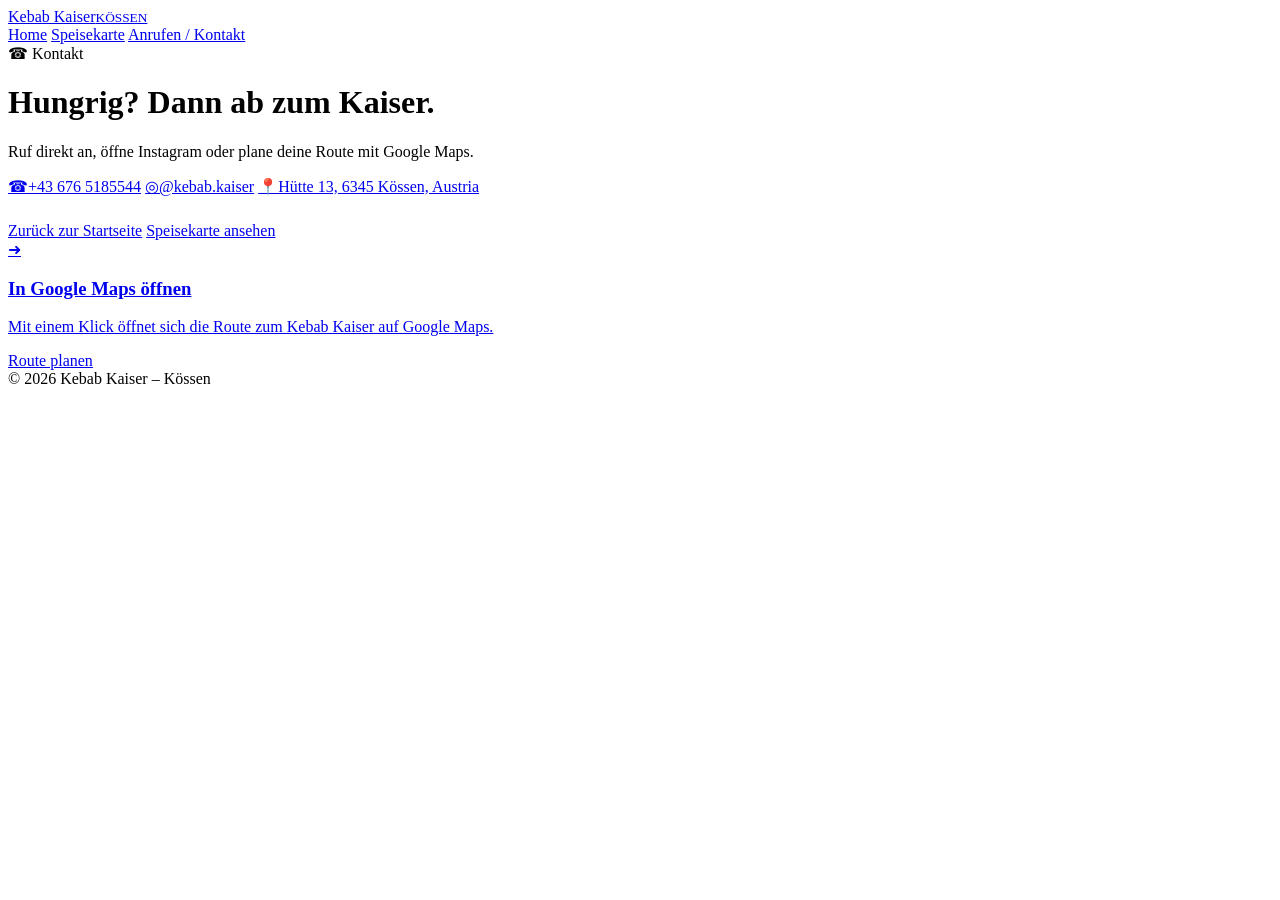
==== kontakt.html @ 78569d99 "Add files via upload" ====
<!DOCTYPE html>
<html lang="de">

<head>
  <meta charset="UTF-8" />
  <meta name="viewport" content="width=device-width, initial-scale=1.0" />
  <title>Kebab Kaiser | Kontakt</title>
  <link rel="stylesheet" href="style.css">
</head>

<body>
  <header>
    <nav>
      <a class="brand" href="index.html">
        <div><span class="brand-title">Kebab Kaiser</span><small>KÖSSEN</small></div>
      </a>
      <div class="navlinks">
        <a href="index.html">Home</a>
        <a href="speisekarte.html">Speisekarte</a>
        <a href="kontakt.html">Anrufen / Kontakt</a>
      </div>
    </nav>
  </header>

  <main class="page contact-layout">
    <div>
      <div class="pill">☎ Kontakt</div>
      <h1>Hungrig? Dann ab zum Kaiser.</h1>
      <p class="lead">Ruf direkt an, öffne Instagram oder plane deine Route mit Google Maps.</p>

      <div class="contact-list">
        <a class="contact-row" href="tel:+436765185544"><span class="icon">☎</span><span>+43 676 5185544</span></a>
        <a class="contact-row" target="_blank" href="https://www.instagram.com/kebab.kaiser/"><span
            class="icon">◎</span><span>@kebab.kaiser</span></a>
        <a class="contact-row" target="_blank"
          href="https://www.google.com/maps/search/?api=1&query=Kebab%20Kaiser%20K%C3%B6ssen%20Austria"><span
            class="icon">📍</span><span>Hütte 13, 6345 Kössen, Austria</span></a>
      </div>

      <div class="hero-buttons" style="margin-top:26px">
        <a class="btn light" href="index.html">Zurück zur Startseite</a>
        <a class="btn" href="speisekarte.html">Speisekarte ansehen</a>
      </div>
    </div>

    <a class="map-card" target="_blank"
      href="https://www.google.com/maps/search/?api=1&query=Kebab%20Kaiser%20K%C3%B6ssen%20Austria">
      <div>
        <div class="icon">➜</div>
        <h3>In Google Maps öffnen</h3>
        <p>Mit einem Klick öffnet sich die Route zum Kebab Kaiser auf Google Maps.</p>
      </div>
      <span class="btn">Route planen</span>
    </a>
  </main>

  <footer>© 2026 Kebab Kaiser – Kössen</footer>
</body>

</html>
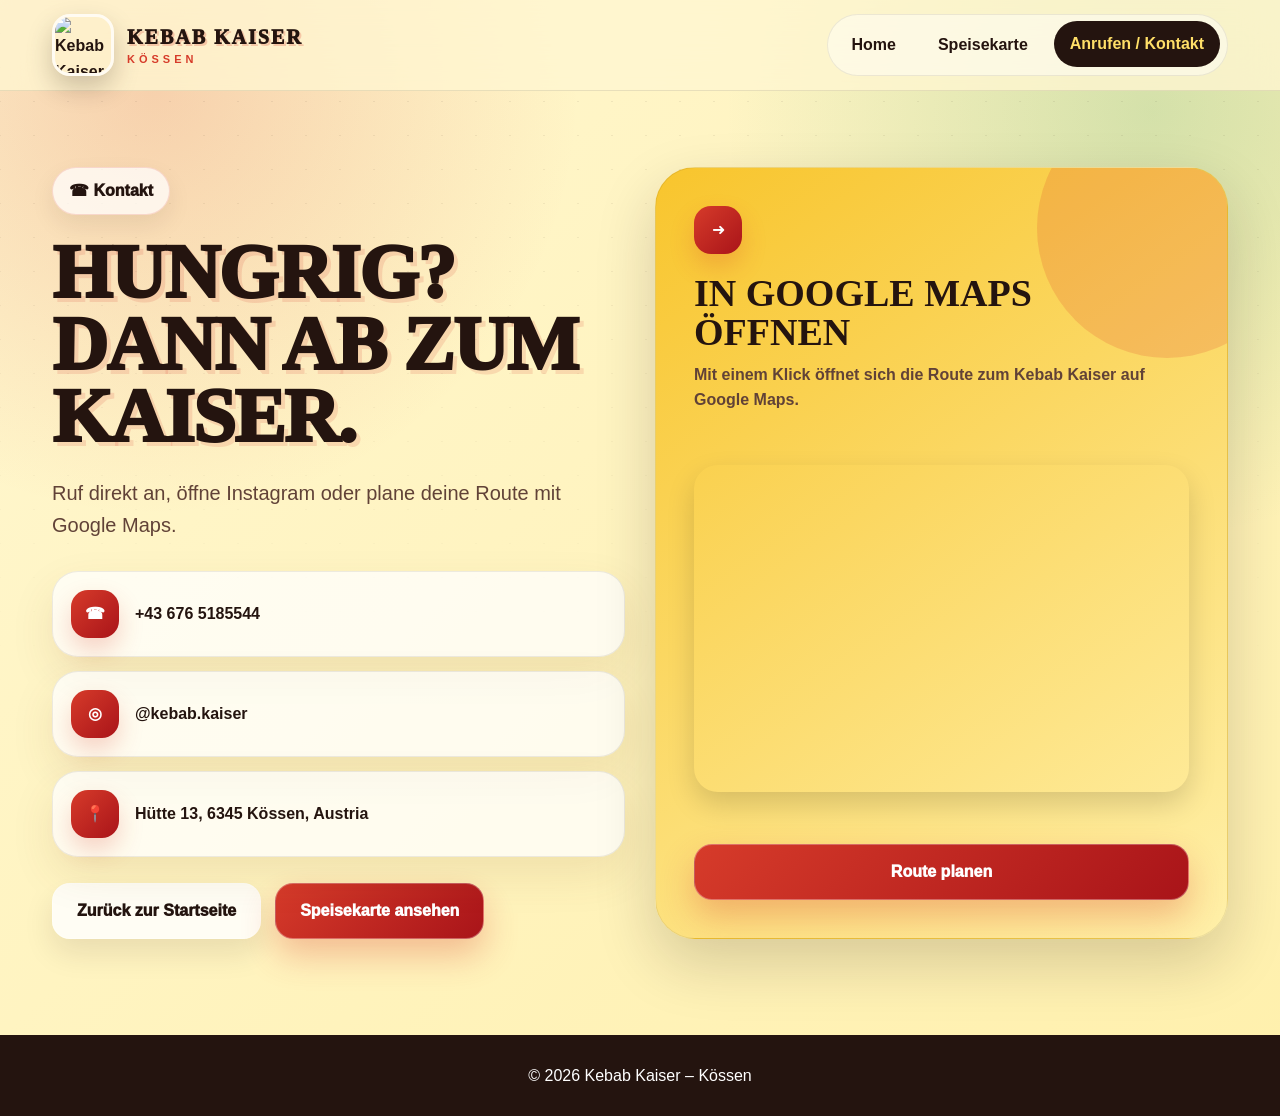
==== commit 2d1a204f: "Add files via upload" ====
--- a/kontakt.html
+++ b/kontakt.html
@@ -1,60 +1,90 @@
-<!DOCTYPE html>
-<html lang="de">
-
-<head>
-  <meta charset="UTF-8" />
-  <meta name="viewport" content="width=device-width, initial-scale=1.0" />
-  <title>Kebab Kaiser | Kontakt</title>
-  <link rel="stylesheet" href="style.css">
-</head>
-
-<body>
-  <header>
-    <nav>
-      <a class="brand" href="index.html">
-        <div><span class="brand-title">Kebab Kaiser</span><small>KÖSSEN</small></div>
-      </a>
-      <div class="navlinks">
-        <a href="index.html">Home</a>
-        <a href="speisekarte.html">Speisekarte</a>
-        <a href="kontakt.html">Anrufen / Kontakt</a>
-      </div>
-    </nav>
-  </header>
-
-  <main class="page contact-layout">
-    <div>
-      <div class="pill">☎ Kontakt</div>
-      <h1>Hungrig? Dann ab zum Kaiser.</h1>
-      <p class="lead">Ruf direkt an, öffne Instagram oder plane deine Route mit Google Maps.</p>
-
-      <div class="contact-list">
-        <a class="contact-row" href="tel:+436765185544"><span class="icon">☎</span><span>+43 676 5185544</span></a>
-        <a class="contact-row" target="_blank" href="https://www.instagram.com/kebab.kaiser/"><span
-            class="icon">◎</span><span>@kebab.kaiser</span></a>
-        <a class="contact-row" target="_blank"
-          href="https://www.google.com/maps/search/?api=1&query=Kebab%20Kaiser%20K%C3%B6ssen%20Austria"><span
-            class="icon">📍</span><span>Hütte 13, 6345 Kössen, Austria</span></a>
-      </div>
-
-      <div class="hero-buttons" style="margin-top:26px">
-        <a class="btn light" href="index.html">Zurück zur Startseite</a>
-        <a class="btn" href="speisekarte.html">Speisekarte ansehen</a>
-      </div>
-    </div>
-
-    <a class="map-card" target="_blank"
-      href="https://www.google.com/maps/search/?api=1&query=Kebab%20Kaiser%20K%C3%B6ssen%20Austria">
-      <div>
-        <div class="icon">➜</div>
-        <h3>In Google Maps öffnen</h3>
-        <p>Mit einem Klick öffnet sich die Route zum Kebab Kaiser auf Google Maps.</p>
-      </div>
-      <span class="btn">Route planen</span>
-    </a>
-  </main>
-
-  <footer>© 2026 Kebab Kaiser – Kössen</footer>
-</body>
-
+<!DOCTYPE html>
+<html lang="de">
+
+<head>
+    <meta charset="UTF-8">
+    <meta name="viewport" content="width=device-width, initial-scale=1.0">
+    <title>Kebab Kaiser | Kontakt</title>
+    <link rel="stylesheet" href="style.css">
+</head>
+
+<body>
+    <header>
+        <nav><a class="brand" href="index.html"><img src="images2/logo-chili-jo(2).png" alt="Kebab Kaiser Logo">
+                <div><span class="brand-title">Kebab Kaiser</span><small>KÖSSEN</small></div>
+            </a>
+            <div class="navlinks"><a href="index.html">Home</a><a href="speisekarte.html">Speisekarte</a><a
+                    class="active" href="kontakt.html">Anrufen / Kontakt</a></div>
+        </nav>
+    </header>
+    <main class="page contact-layout">
+
+        <div class="reveal">
+            <div class="pill">☎ Kontakt</div>
+            <h1>Hungrig? Dann ab zum Kaiser.</h1>
+
+            <p class="lead">
+                Ruf direkt an, öffne Instagram oder plane deine Route mit Google Maps.
+            </p>
+
+            <div class="contact-list">
+                <a class="contact-row" href="tel:+436765185544">
+                    <span class="icon">☎</span>
+                    <span>+43 676 5185544</span>
+                </a>
+
+                <a class="contact-row" target="_blank" href="https://www.instagram.com/kebab.kaiser/">
+                    <span class="icon">◎</span>
+                    <span>@kebab.kaiser</span>
+                </a>
+
+                <a class="contact-row" target="_blank"
+                    href="https://www.google.com/maps/search/?api=1&query=Kebab%20Kaiser%20K%C3%B6ssen%20Austria">
+                    <span class="icon">📍</span>
+                    <span>Hütte 13, 6345 Kössen, Austria</span>
+                </a>
+            </div>
+
+            <div class="hero-buttons" style="margin-top:26px">
+                <a class="btn light" href="index.html">Zurück zur Startseite</a>
+                <a class="btn" href="speisekarte.html">Speisekarte ansehen</a>
+            </div>
+        </div>
+
+        <div class="map-card reveal">
+
+            <div>
+                <div class="icon">➜</div>
+
+                <h3>In Google Maps öffnen</h3>
+
+                <p>
+                    Mit einem Klick öffnet sich die Route zum
+                    Kebab Kaiser auf Google Maps.
+                </p>
+            </div>
+
+            <div style="
+            margin-top:20px;
+            border-radius:24px;
+            overflow:hidden;
+            box-shadow:0 12px 28px rgba(0,0,0,.15);
+        ">
+                <iframe src="https://www.google.com/maps?q=Kebab+Kaiser+Kössen&output=embed" width="100%" height="320"
+                    style="border:0;" allowfullscreen="" loading="lazy">
+                </iframe>
+            </div>
+
+            <a class="btn" target="_blank"
+                href="https://www.google.com/maps/search/?api=1&query=Kebab%20Kaiser%20K%C3%B6ssen%20Austria"
+                style="margin-top:20px;">
+                Route planen
+            </a>
+
+        </div>
+
+    </main>
+    <footer>© 2026 Kebab Kaiser – Kössen</footer>
+</body>
+
 </html>
--- a/style.css
+++ b/style.css
@@ -0,0 +1,41 @@
+
+:root{--cream:#fff7d1;--gold:#f8c52d;--gold2:#ffdf68;--red:#d63b2a;--red2:#a91419;--green:#118c4f;--dark:#24140f;--brown:#614237;--shadow:0 24px 60px rgba(36,20,15,.18)}
+*{box-sizing:border-box;margin:0;padding:0}html,body{min-height:100%}
+body{font-family:Inter,Arial,Helvetica,sans-serif;background:radial-gradient(circle at 12% 8%,rgba(214,59,42,.20),transparent 28%),radial-gradient(circle at 90% 10%,rgba(17,140,79,.18),transparent 28%),linear-gradient(135deg,#fff7d1 0%,#fff0ac 100%);color:var(--dark);line-height:1.6;overflow-x:hidden}
+body:before{content:"";position:fixed;inset:0;pointer-events:none;opacity:.08;background-image:linear-gradient(45deg,var(--dark) 1px,transparent 1px),linear-gradient(-45deg,var(--dark) 1px,transparent 1px);background-size:34px 34px;mask-image:linear-gradient(to bottom,black,transparent 80%)}
+a{color:inherit;text-decoration:none}
+header{position:sticky;top:0;z-index:50;background:rgba(255,247,209,.78);backdrop-filter:blur(18px);border-bottom:1px solid rgba(36,20,15,.10)}
+nav{max-width:1220px;margin:auto;padding:14px 22px;display:flex;align-items:center;justify-content:space-between;gap:18px}
+.brand{display:flex;align-items:center;gap:13px;font-weight:900}.brand img{width:62px;height:62px;object-fit:cover;border-radius:18px;box-shadow:0 12px 26px rgba(36,20,15,.22);border:3px solid rgba(255,255,255,.75)}
+.brand-title{font-family:Georgia,'Times New Roman',serif;text-transform:uppercase;letter-spacing:2px;font-weight:1000;font-size:20px;text-shadow:2px 2px 0 rgba(214,59,42,.23)}
+.brand small{display:block;color:var(--red);letter-spacing:4px;font-size:11px;margin-top:-2px}
+.navlinks{display:flex;gap:10px;align-items:center;background:rgba(255,255,255,.45);padding:7px;border-radius:999px;border:1px solid rgba(36,20,15,.08)}
+.navlinks a{padding:10px 16px;border-radius:999px;font-weight:900;transition:.22s ease}.navlinks a:hover,.navlinks a.active{background:var(--dark);color:var(--gold2);transform:translateY(-1px)}
+.btn{display:inline-flex;align-items:center;justify-content:center;gap:10px;background:linear-gradient(135deg,var(--red),var(--red2));color:white;padding:14px 24px;border-radius:18px;font-weight:1000;box-shadow:0 16px 34px rgba(214,59,42,.30);transition:.22s ease;text-align:center;border:1px solid rgba(255,255,255,.30)}
+.btn:hover{transform:translateY(-3px) scale(1.01);filter:saturate(1.08)}.btn.light{background:rgba(255,255,255,.82);color:var(--dark);box-shadow:0 14px 30px rgba(36,20,15,.10)}.btn.green{background:linear-gradient(135deg,var(--green),#0b6d3d);box-shadow:0 16px 34px rgba(17,140,79,.25)}
+.page{max-width:1220px;margin:auto;padding:76px 22px}.hero{display:grid;grid-template-columns:1.06fr .94fr;align-items:center;gap:54px;min-height:calc(100vh - 92px)}
+.pill{display:inline-flex;align-items:center;gap:8px;background:rgba(255,255,255,.72);padding:10px 16px;border-radius:999px;font-weight:1000;margin-bottom:22px;border:1px solid rgba(214,59,42,.16);box-shadow:0 10px 24px rgba(36,20,15,.08)}
+h1,h2{font-family:Georgia,'Times New Roman',serif;text-transform:uppercase;line-height:.94;letter-spacing:-1.5px;font-weight:1000;text-shadow:4px 4px 0 rgba(214,59,42,.14)}
+h1{font-size:clamp(44px,6vw,82px)}h2{font-size:clamp(38px,5vw,64px);margin-bottom:18px}h1 span,.red{color:var(--red)}
+.lead{margin:24px 0 30px;font-size:20px;color:var(--brown);max-width:650px}.hero-buttons{display:flex;gap:14px;flex-wrap:wrap}
+.logo-card{position:relative;isolation:isolate;background:linear-gradient(145deg,var(--gold),#ffe990);border-radius:44px;padding:18px;box-shadow:var(--shadow);transform:rotate(-1deg)}
+.logo-card:before{content:"";position:absolute;inset:-12px;z-index:-1;background:linear-gradient(135deg,var(--red),var(--green),var(--gold));border-radius:54px;transform:rotate(5deg)}
+.logo-card:after{content:"";position:absolute;inset:14px;border-radius:34px;background:linear-gradient(135deg,rgba(255,255,255,.18),transparent 48%);pointer-events:none}
+.main-logo{width:100%;max-width:450px;display:block;margin:auto;border-radius:34px;border:4px solid rgba(255,255,255,.66)}
+.quick-grid{display:grid;grid-template-columns:repeat(3,1fr);gap:18px;margin-top:34px}
+.quick-card,.card,.contact-row{background:rgba(255,255,255,.75);backdrop-filter:blur(12px);border:1px solid rgba(36,20,15,.08);box-shadow:0 18px 44px rgba(103,70,24,.10)}
+.quick-card{border-radius:28px;padding:22px;transition:.22s ease}.quick-card:hover{transform:translateY(-4px)}.quick-card b{color:var(--green);display:block;margin-bottom:6px;font-weight:1000}
+.menu-grid{display:grid;grid-template-columns:repeat(3,1fr);gap:20px;margin-top:36px}
+.card{position:relative;overflow:hidden;border-radius:32px;padding:24px;transition:.22s ease}.card:before{content:"";position:absolute;width:88px;height:88px;right:-28px;top:-28px;background:var(--gold2);border-radius:999px;opacity:.65}.card:hover{transform:translateY(-7px);box-shadow:0 26px 62px rgba(103,70,24,.16)}
+.card-top{display:flex;justify-content:space-between;align-items:start;gap:14px;margin-bottom:10px;position:relative}.card h3{font-size:24px;line-height:1.12;font-weight:1000}
+.price{color:white;background:var(--green);font-weight:1000;white-space:nowrap;font-size:17px;padding:6px 10px;border-radius:999px}.card p{color:var(--brown);position:relative}
+.category-row{display:flex;gap:12px;flex-wrap:wrap;margin:24px 0 4px}.chip{padding:10px 14px;border-radius:999px;background:rgba(255,255,255,.72);border:1px solid rgba(36,20,15,.08);font-weight:900}
+.contact-layout{display:grid;grid-template-columns:1fr 1fr;gap:30px;align-items:stretch}.contact-list{display:grid;gap:14px;margin-top:28px}
+.contact-row{display:flex;gap:16px;align-items:center;border-radius:26px;padding:18px;font-weight:900;transition:.22s ease}.contact-row:hover{transform:translateX(6px)}
+.icon{width:48px;height:48px;border-radius:17px;background:linear-gradient(135deg,var(--red),var(--red2));color:white;display:grid;place-items:center;flex:0 0 auto;box-shadow:0 12px 24px rgba(214,59,42,.22)}
+.map-card{position:relative;overflow:hidden;background:linear-gradient(145deg,var(--gold),#fff0a9);border-radius:40px;padding:38px;min-height:390px;border:1px solid rgba(36,20,15,.08);display:flex;flex-direction:column;justify-content:space-between;box-shadow:var(--shadow)}
+.map-card:before{content:"";position:absolute;width:260px;height:260px;right:-70px;top:-70px;background:rgba(214,59,42,.18);border-radius:999px}.map-card h3{font-family:Georgia,'Times New Roman',serif;text-transform:uppercase;font-size:38px;line-height:1.02;margin:20px 0 10px;position:relative}.map-card p{position:relative;color:var(--brown);font-weight:700}
+footer{background:var(--dark);color:white;text-align:center;padding:28px;margin-top:20px}.reveal{animation:reveal .65s ease both}.float{animation:float 4.5s ease-in-out infinite}
+@keyframes reveal{from{opacity:0;transform:translateY(18px)}to{opacity:1;transform:none}}@keyframes float{0%,100%{transform:translateY(0) rotate(-1deg)}50%{transform:translateY(-10px) rotate(1deg)}}
+@media(max-width:900px){.hero,.contact-layout{grid-template-columns:1fr;min-height:auto}.quick-grid,.menu-grid{grid-template-columns:1fr}h1{font-size:clamp(40px,12vw,64px)}}
+@media(max-width:650px){nav{flex-wrap:wrap;padding:12px 16px}.navlinks{width:100%;justify-content:space-between;font-size:13px;gap:4px}.navlinks a{padding:9px 10px}.brand-title{font-size:16px}.brand img{width:52px;height:52px}.page{padding:52px 16px}.quick-grid{margin-top:24px}}
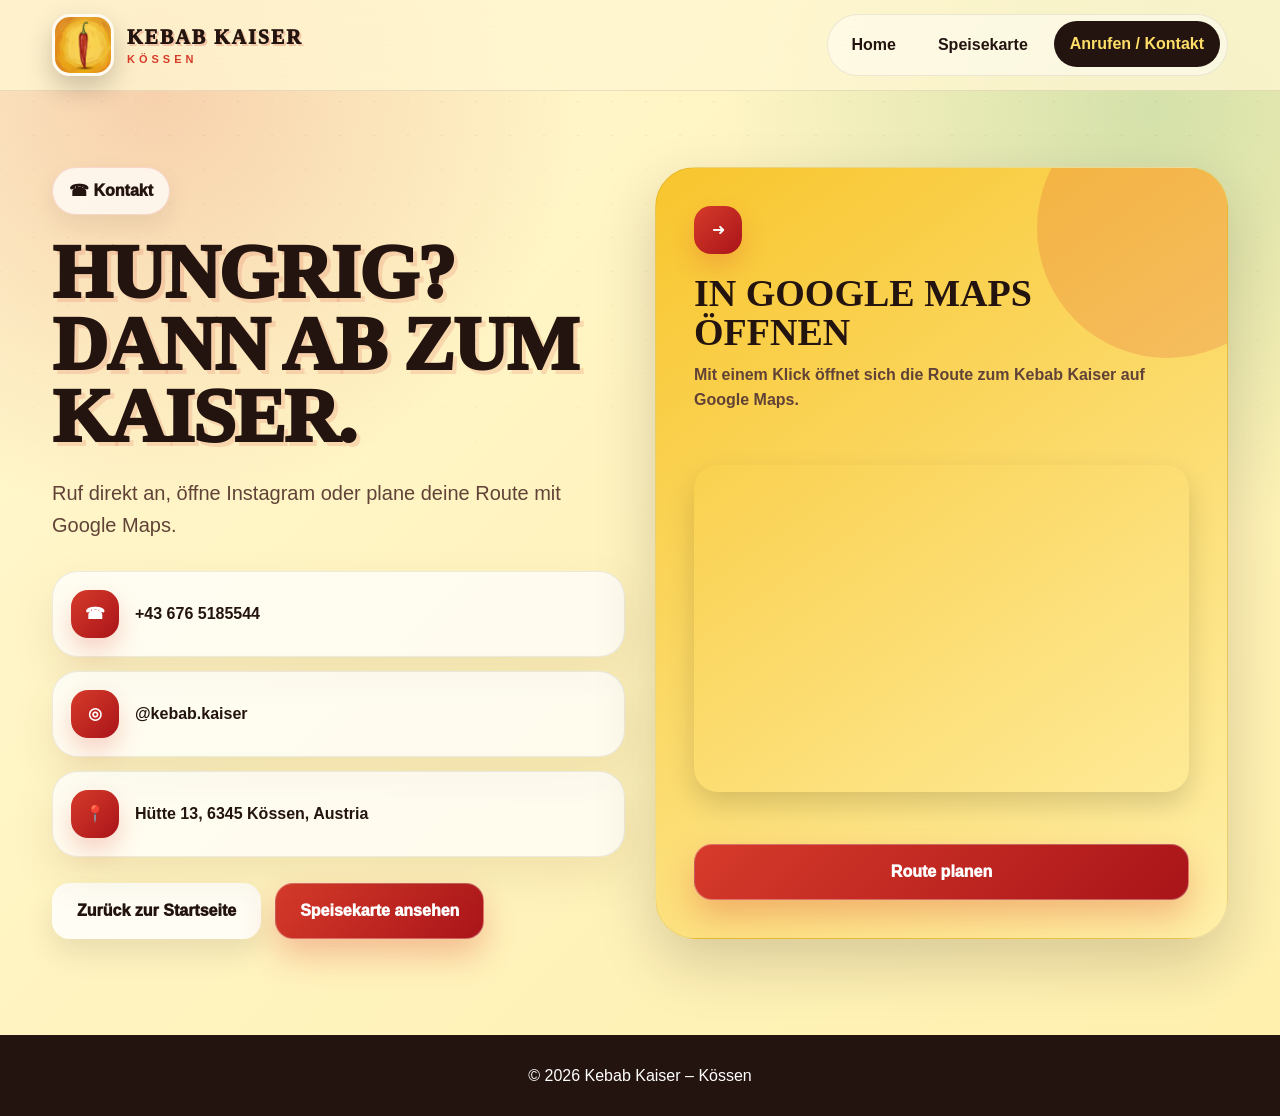
==== commit c7ac0da3: "Update kontakt.html" ====
--- a/kontakt.html
+++ b/kontakt.html
@@ -5,7 +5,7 @@
     <meta charset="UTF-8">
     <meta name="viewport" content="width=device-width, initial-scale=1.0">
     <title>Kebab Kaiser | Kontakt</title>
-    <link rel="stylesheet" href="style.css">
+    <link rel="stylesheet" href="style.css?v=2">
 </head>
 
 <body>
@@ -87,4 +87,4 @@
     <footer>© 2026 Kebab Kaiser – Kössen</footer>
 </body>
 
-</html>+</html>
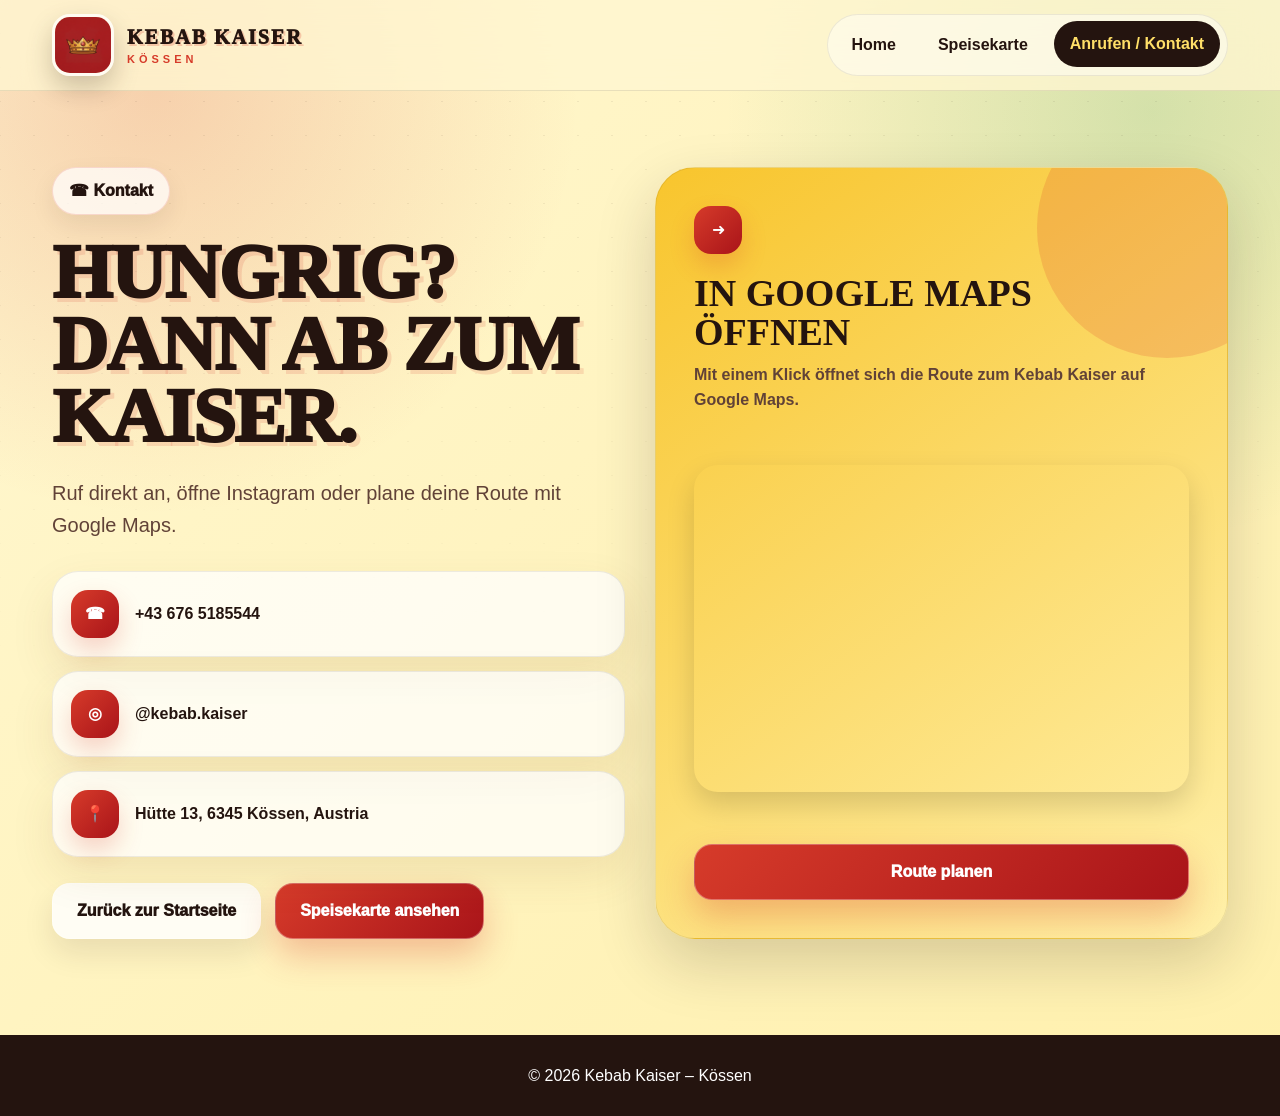
==== commit d75414df: "Update kontakt.html" ====
--- a/kontakt.html
+++ b/kontakt.html
@@ -5,12 +5,12 @@
     <meta charset="UTF-8">
     <meta name="viewport" content="width=device-width, initial-scale=1.0">
     <title>Kebab Kaiser | Kontakt</title>
-    <link rel="stylesheet" href="style.css?v=2">
+    <link rel="stylesheet" href="style.css">
 </head>
 
 <body>
     <header>
-        <nav><a class="brand" href="index.html"><img src="images2/logo-chili-jo(2).png" alt="Kebab Kaiser Logo">
+        <nav><a class="brand" href="index.html"><img src="images2/logo-chili-jo-vegleges.png" alt="Kebab Kaiser Logo">
                 <div><span class="brand-title">Kebab Kaiser</span><small>KÖSSEN</small></div>
             </a>
             <div class="navlinks"><a href="index.html">Home</a><a href="speisekarte.html">Speisekarte</a><a
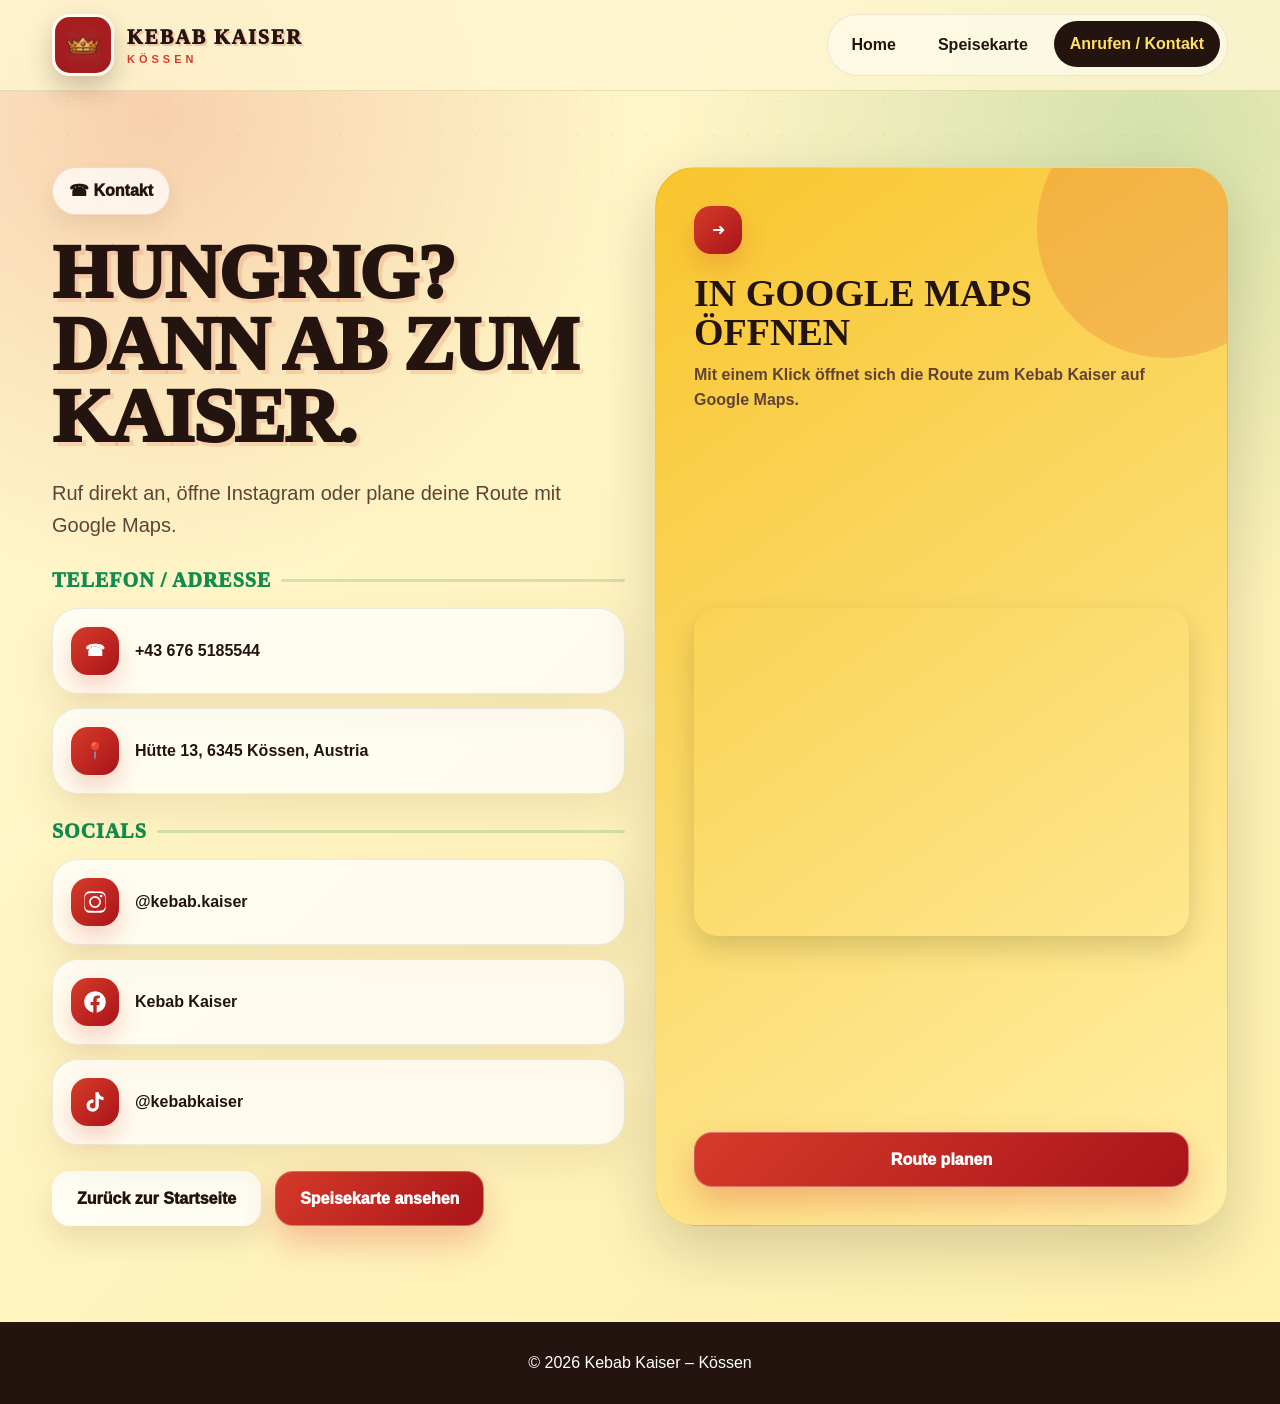
==== commit a4c5a3fd: "Update kontakt.html" ====
--- a/kontakt.html
+++ b/kontakt.html
@@ -27,22 +27,54 @@
                 Ruf direkt an, öffne Instagram oder plane deine Route mit Google Maps.
             </p>
 
-            <div class="contact-list">
-                <a class="contact-row" href="tel:+436765185544">
-                    <span class="icon">☎</span>
-                    <span>+43 676 5185544</span>
-                </a>
+            <div class="contact-group">
+                <h2 class="contact-heading">Telefon / Adresse</h2>
+                <div class="contact-list">
+                    <a class="contact-row" href="tel:+436765185544">
+                        <span class="icon">☎</span>
+                        <span>+43 676 5185544</span>
+                    </a>
 
-                <a class="contact-row" target="_blank" href="https://www.instagram.com/kebab.kaiser/">
-                    <span class="icon">◎</span>
-                    <span>@kebab.kaiser</span>
-                </a>
+                    <a class="contact-row" target="_blank"
+                        href="https://www.google.com/maps/search/?api=1&query=Kebab%20Kaiser%20K%C3%B6ssen%20Austria">
+                        <span class="icon">📍</span>
+                        <span>Hütte 13, 6345 Kössen, Austria</span>
+                    </a>
+                </div>
+            </div>
 
-                <a class="contact-row" target="_blank"
-                    href="https://www.google.com/maps/search/?api=1&query=Kebab%20Kaiser%20K%C3%B6ssen%20Austria">
-                    <span class="icon">📍</span>
-                    <span>Hütte 13, 6345 Kössen, Austria</span>
-                </a>
+            <div class="contact-group">
+                <h2 class="contact-heading">Socials</h2>
+                <div class="contact-list">
+                    <a class="contact-row" target="_blank" rel="noopener"
+                        href="https://www.instagram.com/kebab.kaiser/">
+                        <span class="icon"><svg width="26" height="26" viewBox="0 0 24 24" fill="currentColor"
+                                aria-hidden="true">
+                                <path
+                                    d="M12 2.2c3.2 0 3.6 0 4.9.07 1.2.05 1.8.25 2.2.42.6.2 1 .47 1.4.9.43.42.7.83.9 1.4.17.4.37 1 .42 2.2.06 1.3.07 1.7.07 4.9s0 3.6-.07 4.9c-.05 1.2-.25 1.8-.42 2.2-.2.6-.47 1-.9 1.4-.42.43-.83.7-1.4.9-.4.17-1 .37-2.2.42-1.3.06-1.7.07-4.9.07s-3.6 0-4.9-.07c-1.2-.05-1.8-.25-2.2-.42-.6-.2-1-.47-1.4-.9-.43-.42-.7-.83-.9-1.4-.17-.4-.37-1-.42-2.2C2.2 15.6 2.2 15.2 2.2 12s0-3.6.07-4.9c.05-1.2.25-1.8.42-2.2.2-.6.47-1 .9-1.4.42-.43.83-.7 1.4-.9.4-.17 1-.37 2.2-.42C8.4 2.2 8.8 2.2 12 2.2zm0 1.6c-3.1 0-3.5 0-4.7.07-1.1.05-1.7.24-2.1.4-.5.2-.9.43-1.3.83-.4.4-.63.8-.83 1.3-.16.4-.35 1-.4 2.1C2.6 9.7 2.6 10.1 2.6 12s0 2.3.07 3.5c.05 1.1.24 1.7.4 2.1.2.5.43.9.83 1.3.4.4.8.63 1.3.83.4.16 1 .35 2.1.4 1.2.07 1.6.07 4.7.07s3.5 0 4.7-.07c1.1-.05 1.7-.24 2.1-.4.5-.2.9-.43 1.3-.83.4-.4.63-.8.83-1.3.16-.4.35-1 .4-2.1.07-1.2.07-1.6.07-3.5s0-2.3-.07-3.5c-.05-1.1-.24-1.7-.4-2.1-.2-.5-.43-.9-.83-1.3-.4-.4-.8-.63-1.3-.83-.4-.16-1-.35-2.1-.4-1.2-.07-1.6-.07-4.7-.07zm0 2.7a5.5 5.5 0 110 11 5.5 5.5 0 010-11zm0 1.6a3.9 3.9 0 100 7.8 3.9 3.9 0 000-7.8zm5.7-2.9a1.28 1.28 0 110 2.56 1.28 1.28 0 010-2.56z" />
+                            </svg></span>
+                        <span>@kebab.kaiser</span>
+                    </a>
+
+                    <a class="contact-row" target="_blank" rel="noopener"
+                        href="https://www.facebook.com/profile.php?id=100063621968384">
+                        <span class="icon"><svg width="26" height="26" viewBox="0 0 24 24" fill="currentColor"
+                                aria-hidden="true">
+                                <path
+                                    d="M22 12a10 10 0 10-11.56 9.88v-6.99H7.9V12h2.54V9.8c0-2.5 1.49-3.89 3.78-3.89 1.09 0 2.24.2 2.24.2v2.46h-1.26c-1.24 0-1.63.77-1.63 1.56V12h2.78l-.44 2.89h-2.34v6.99A10 10 0 0022 12z" />
+                            </svg></span>
+                        <span>Kebab Kaiser</span>
+                    </a>
+
+                    <a class="contact-row" target="_blank" rel="noopener" href="https://www.tiktok.com/@kebabkaiser">
+                        <span class="icon"><svg width="26" height="26" viewBox="0 0 24 24" fill="currentColor"
+                                aria-hidden="true">
+                                <path
+                                    d="M16.6 5.82A4.28 4.28 0 0 1 15.54 3h-3.09v12.4a2.59 2.59 0 0 1-2.59 2.5 2.6 2.6 0 0 1-2.6-2.6c0-1.72 1.66-3.01 3.37-2.48V9.66c-3.45-.46-6.47 2.22-6.47 5.64a5.7 5.7 0 0 0 5.69 5.7c3.14 0 5.69-2.55 5.69-5.7V9.01a7.35 7.35 0 0 0 4.3 1.38V7.3a4.4 4.4 0 0 1-3.24-1.48z" />
+                            </svg></span>
+                        <span>@kebabkaiser</span>
+                    </a>
+                </div>
             </div>
 
             <div class="hero-buttons" style="margin-top:26px">
--- a/style.css
+++ b/style.css
@@ -39,3 +39,106 @@
 @keyframes reveal{from{opacity:0;transform:translateY(18px)}to{opacity:1;transform:none}}@keyframes float{0%,100%{transform:translateY(0) rotate(-1deg)}50%{transform:translateY(-10px) rotate(1deg)}}
 @media(max-width:900px){.hero,.contact-layout{grid-template-columns:1fr;min-height:auto}.quick-grid,.menu-grid{grid-template-columns:1fr}h1{font-size:clamp(40px,12vw,64px)}}
 @media(max-width:650px){nav{flex-wrap:wrap;padding:12px 16px}.navlinks{width:100%;justify-content:space-between;font-size:13px;gap:4px}.navlinks a{padding:9px 10px}.brand-title{font-size:16px}.brand img{width:52px;height:52px}.page{padding:52px 16px}.quick-grid{margin-top:24px}}
+.hero-title-box {
+    position: relative;
+    padding: 22px 26px 28px;
+    margin-bottom: 24px;
+
+    border-radius: 34px;
+
+    background: linear-gradient(
+        135deg,
+        rgba(255,255,255,.42),
+        rgba(255,247,209,.18)
+    );
+
+    border: 1px solid rgba(36,20,15,.08);
+
+    box-shadow:
+        0 22px 55px rgba(36,20,15,.08);
+
+    overflow: hidden;
+}
+
+.hero-title-box::before {
+    content: "";
+
+    position: absolute;
+
+    width: 220px;
+    height: 220px;
+
+    right: -90px;
+    top: -100px;
+
+    background: rgba(214,59,42,.12);
+
+    border-radius: 50%;
+}
+
+
+.hero-kicker {
+    position: relative;
+    z-index: 1;
+
+    display: inline-block;
+
+    margin-bottom: 12px;
+
+    color: var(--green);
+
+    font-weight: 1000;
+
+    text-transform: uppercase;
+
+    letter-spacing: 3px;
+
+    font-size: 14px;
+}
+
+.hero-title-box h1 {
+    position: relative;
+    z-index: 1;
+
+    font-size: clamp(46px, 5.4vw, 78px);
+
+    line-height: .93;
+
+    margin: 0;
+}
+
+.hero-title-box h1 span {
+    color: var(--red);
+}
+
+/* ===== Google Bewertungen / Google értékelés kártya ===== */
+.reviews-card{display:flex;align-items:center;justify-content:center;gap:18px;width:100%;max-width:520px;margin-top:24px;padding:18px 26px;border-radius:24px;background:rgba(255,255,255,.78);backdrop-filter:blur(12px);border:1px solid rgba(36,20,15,.08);box-shadow:0 18px 44px rgba(103,70,24,.10);transition:.22s ease}
+.reviews-card:hover{transform:translateY(-3px);box-shadow:0 24px 54px rgba(103,70,24,.16)}
+.reviews-g{flex:0 0 auto;width:44px;height:44px;display:grid;place-items:center;background:#fff;border-radius:14px;box-shadow:0 8px 18px rgba(36,20,15,.10)}
+.reviews-g svg{width:26px;height:26px;display:block}
+.reviews-body{display:flex;flex-direction:column;gap:4px;min-width:0}
+.reviews-top{display:flex;align-items:center;gap:12px}
+.reviews-score{font-family:Georgia,'Times New Roman',serif;font-weight:1000;font-size:30px;line-height:1;color:var(--dark)}
+.reviews-stars{display:inline-block;font-size:22px;line-height:1;white-space:nowrap;letter-spacing:2px;background:linear-gradient(90deg,var(--gold) calc(var(--rating,5)/5*100%),rgba(36,20,15,.20) calc(var(--rating,5)/5*100%));-webkit-background-clip:text;background-clip:text;color:transparent}
+.reviews-count{font-weight:900;font-size:15px;color:var(--brown);white-space:nowrap}
+.reviews-wrap{display:flex;flex-direction:column;align-items:center;gap:16px;margin-top:30px}
+.reviews-cta{max-width:520px;text-align:center;color:var(--brown);font-weight:700;font-size:16px;line-height:1.5}
+.reviews-cta b{display:block;font-family:Georgia,'Times New Roman',serif;color:var(--dark);font-size:19px;margin-bottom:2px}
+.reviews-wrap .reviews-card{margin-top:0}
+.reviews-scroll{width:100%;max-width:520px;max-height:330px;overflow-y:auto;display:flex;flex-direction:column;gap:12px;padding:6px;scrollbar-width:thin;scrollbar-color:var(--red) rgba(36,20,15,.08)}
+.reviews-scroll::-webkit-scrollbar{width:8px}
+.reviews-scroll::-webkit-scrollbar-track{background:rgba(36,20,15,.06);border-radius:999px}
+.reviews-scroll::-webkit-scrollbar-thumb{background:linear-gradient(var(--red),var(--red2));border-radius:999px}
+.review-item{background:rgba(255,255,255,.75);backdrop-filter:blur(12px);border:1px solid rgba(36,20,15,.08);box-shadow:0 10px 26px rgba(103,70,24,.08);border-radius:20px;padding:14px 18px;text-align:left}
+.review-head{display:flex;align-items:flex-start;justify-content:space-between;gap:12px;margin-bottom:6px}
+.review-meta{display:flex;flex-direction:column;gap:2px;min-width:0}
+.review-author{font-weight:1000;color:var(--dark)}
+.review-date{font-weight:700;font-size:13px;color:var(--brown);opacity:.7}
+.review-stars{display:inline-block;font-size:19px;line-height:1;white-space:nowrap;letter-spacing:1px;flex:0 0 auto;background:linear-gradient(90deg,var(--gold) calc(var(--rating,5)/5*100%),rgba(36,20,15,.20) calc(var(--rating,5)/5*100%));-webkit-background-clip:text;background-clip:text;color:transparent}
+.review-text{color:var(--brown);font-weight:600;font-size:15px;line-height:1.5}
+
+/* ===== Kontakt: Gruppen (Telefon/Adresse, Socials) ===== */
+.contact-group{margin-top:28px}
+.contact-group .contact-list{margin-top:14px}
+.contact-heading{font-family:Georgia,'Times New Roman',serif;text-transform:uppercase;letter-spacing:1px;font-size:20px;font-weight:1000;color:var(--green);text-shadow:none;display:flex;align-items:center;gap:10px}
+.contact-heading::after{content:"";flex:1 1 auto;height:3px;border-radius:999px;background:rgba(17,140,79,.18)}
